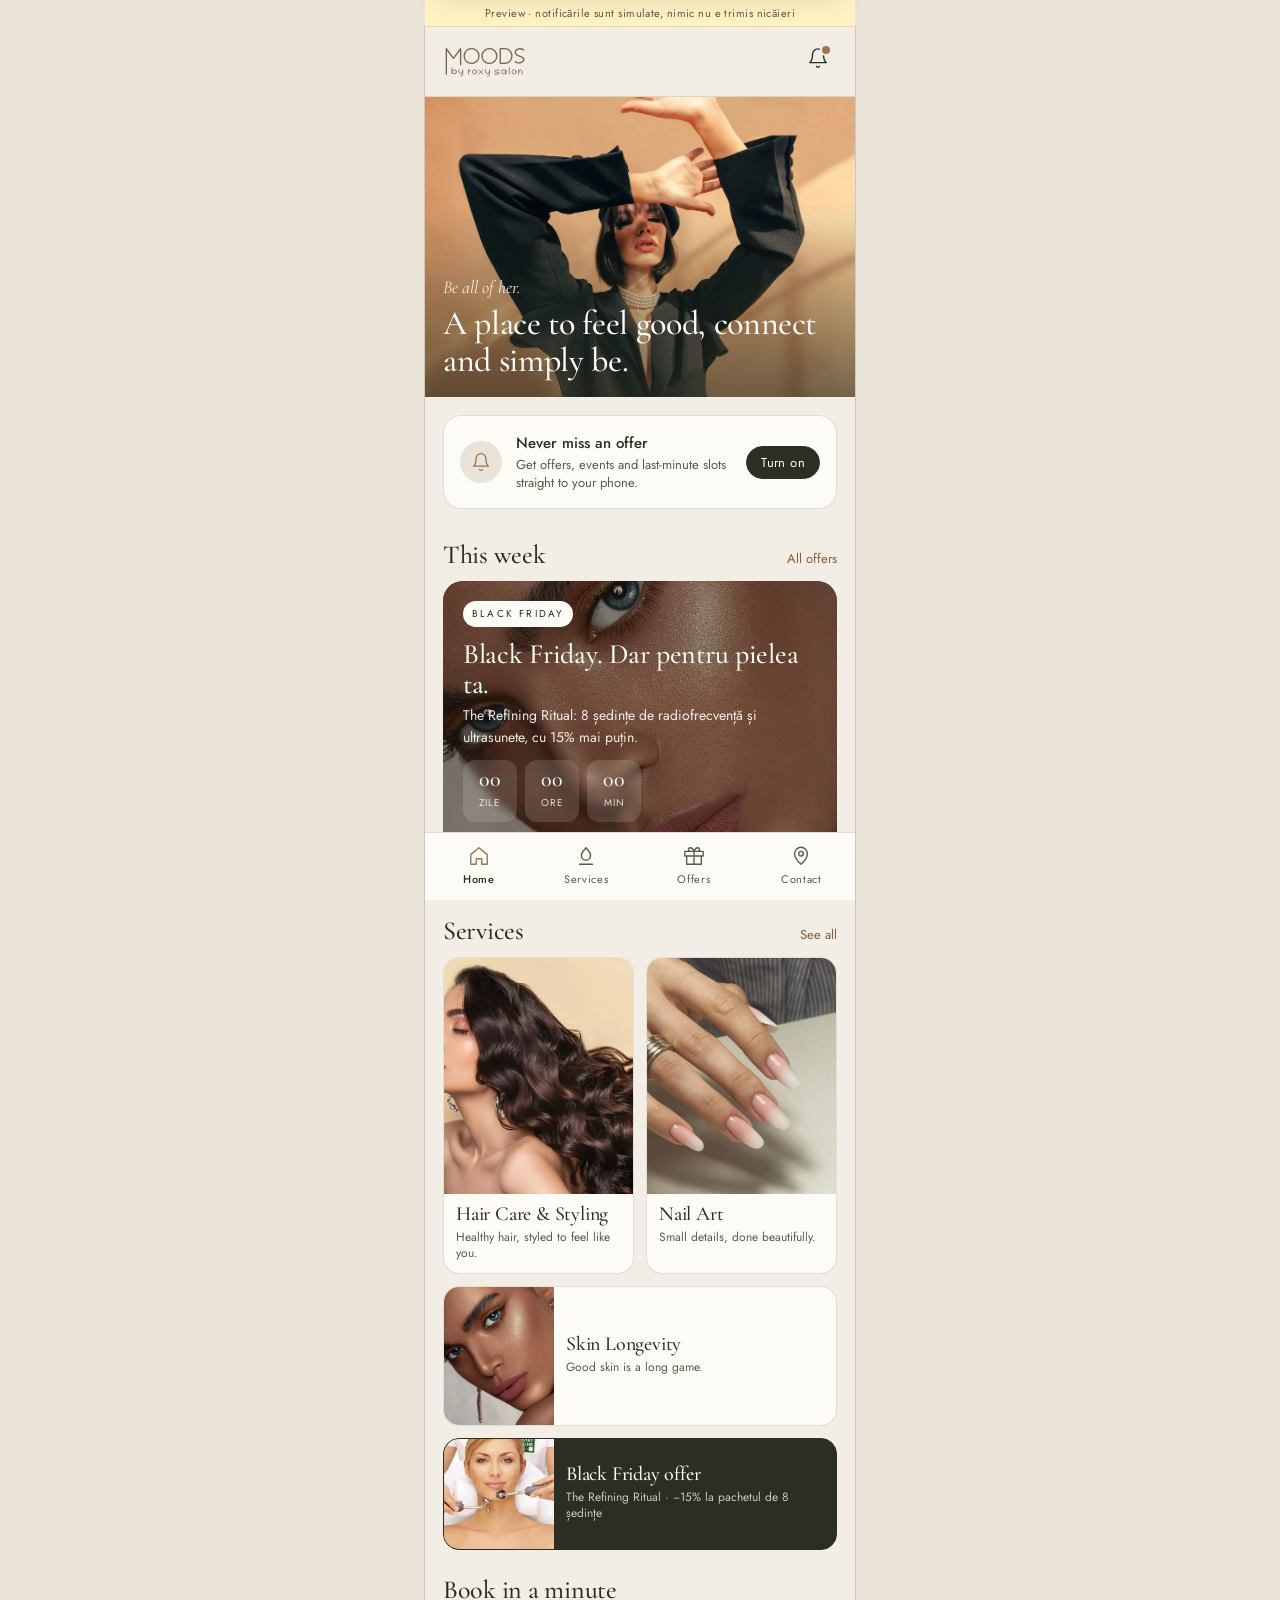
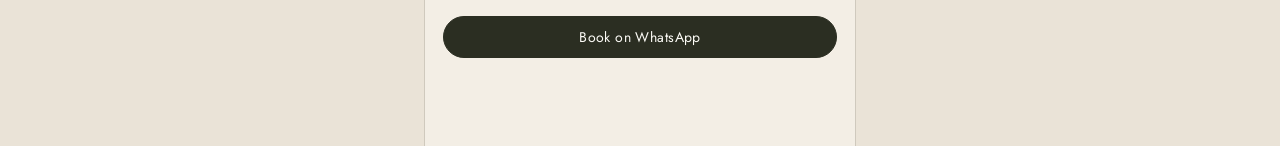
==== index.html @ 7e7604f5 "MOODS by Roxy app preview (PWA) Installable web app: home, services (Hair Care & Styling, Nail Art, " ====
<!doctype html>
<html lang="en">
<head>
<meta charset="utf-8">
<meta name="viewport" content="width=device-width, initial-scale=1, viewport-fit=cover">
<title>MOODS by Roxy — App (preview)</title>
<meta name="theme-color" content="#F3EEE5">
<link rel="manifest" href="manifest.webmanifest">
<link rel="icon" href="logo/moods-icon.svg" type="image/svg+xml">
<link rel="apple-touch-icon" href="apple-touch-icon.png">
<meta name="apple-mobile-web-app-capable" content="yes">
<meta name="apple-mobile-web-app-title" content="MOODS">
<link rel="stylesheet" href="fonts.css">
<link rel="stylesheet" href="app.css">
</head>
<body>
<div class="preview-note">Preview · notificările sunt simulate, nimic nu e trimis nicăieri</div>
<div class="app">
  <!-- Notificare demonstrativă (simulează un push) -->
  <div class="push" id="push" role="status" aria-live="polite" hidden>
    <img src="icon-192.png" alt="" width="36" height="36">
    <div><b>MOODS by Roxy</b><span id="push-text"></span></div>
    <small>now</small>
  </div>

  <header class="topbar">
    <img class="logo" src="logo/moods-logo-brown-transparent.svg" alt="MOODS by Roxy Salon" width="815" height="325">
    <button class="bell" id="bell" aria-label="Notifications">
      <svg viewBox="0 0 24 24" width="22" height="22" fill="none" stroke="currentColor" stroke-width="1.5" stroke-linecap="round" stroke-linejoin="round"><path d="M6 8a6 6 0 1 1 12 0c0 7 3 9 3 9H3s3-2 3-9"/><path d="M10.3 21a1.9 1.9 0 0 0 3.4 0"/></svg>
      <i class="dot" id="bell-dot"></i>
    </button>
  </header>

  <main id="view" tabindex="-1"></main>

  <nav class="tabbar" aria-label="Main">
    <a href="#home" data-tab="home"><svg viewBox="0 0 24 24"><path d="M3 10.5 12 3l9 7.5V21h-6v-6H9v6H3z"/></svg><span>Home</span></a>
    <a href="#services" data-tab="services"><svg viewBox="0 0 24 24"><path d="M12 3c2 3 5 4.5 5 8.5a5 5 0 0 1-10 0C7 7.5 10 6 12 3z"/><path d="M5 21h14"/></svg><span>Services</span></a>
    <a href="#offers" data-tab="offers"><svg viewBox="0 0 24 24"><path d="M20 12v9H4v-9M2 7h20v5H2zM12 21V7M12 7S10.5 3 8 3a2 2 0 0 0 0 4h4zm0 0s1.5-4 4-4a2 2 0 0 1 0 4h-4z"/></svg><span>Offers</span></a>
    <a href="#contact" data-tab="contact"><svg viewBox="0 0 24 24"><path d="M12 21s-7-6.2-7-11.5a7 7 0 0 1 14 0C19 14.8 12 21 12 21z"/><circle cx="12" cy="9.5" r="2.5"/></svg><span>Contact</span></a>
  </nav>
</div>


<script src="app.js"></script>
</body>
</html>
---- fonts.css ----
/* Fonturi găzduite local (Cormorant Garamond, Jost — SIL Open Font License), subseturi latin + latin-ext. */
/* latin-ext */
@font-face {
  font-family: 'Cormorant Garamond';
  font-style: italic;
  font-weight: 400;
  font-display: swap;
  src: url(fonts/cormorant-garamond-italic-latin-ext.woff2) format('woff2');
  unicode-range: U+0100-02BA, U+02BD-02C5, U+02C7-02CC, U+02CE-02D7, U+02DD-02FF, U+0304, U+0308, U+0329, U+1D00-1DBF, U+1E00-1E9F, U+1EF2-1EFF, U+2020, U+20A0-20AB, U+20AD-20C4, U+2113, U+2C60-2C7F, U+A720-A7FF;
}
/* latin */
@font-face {
  font-family: 'Cormorant Garamond';
  font-style: italic;
  font-weight: 400;
  font-display: swap;
  src: url(fonts/cormorant-garamond-italic-latin.woff2) format('woff2');
  unicode-range: U+0000-00FF, U+0131, U+0152-0153, U+02BB-02BC, U+02C6, U+02DA, U+02DC, U+0304, U+0308, U+0329, U+2000-206F, U+20AC, U+2122, U+2191, U+2193, U+2212, U+2215, U+FEFF, U+FFFD;
}
/* latin-ext */
@font-face {
  font-family: 'Cormorant Garamond';
  font-style: normal;
  font-weight: 400;
  font-display: swap;
  src: url(fonts/cormorant-garamond-normal-latin-ext.woff2) format('woff2');
  unicode-range: U+0100-02BA, U+02BD-02C5, U+02C7-02CC, U+02CE-02D7, U+02DD-02FF, U+0304, U+0308, U+0329, U+1D00-1DBF, U+1E00-1E9F, U+1EF2-1EFF, U+2020, U+20A0-20AB, U+20AD-20C4, U+2113, U+2C60-2C7F, U+A720-A7FF;
}
/* latin */
@font-face {
  font-family: 'Cormorant Garamond';
  font-style: normal;
  font-weight: 400;
  font-display: swap;
  src: url(fonts/cormorant-garamond-normal-latin.woff2) format('woff2');
  unicode-range: U+0000-00FF, U+0131, U+0152-0153, U+02BB-02BC, U+02C6, U+02DA, U+02DC, U+0304, U+0308, U+0329, U+2000-206F, U+20AC, U+2122, U+2191, U+2193, U+2212, U+2215, U+FEFF, U+FFFD;
}
/* latin-ext */
@font-face {
  font-family: 'Cormorant Garamond';
  font-style: normal;
  font-weight: 500;
  font-display: swap;
  src: url(fonts/cormorant-garamond-normal-latin-ext.woff2) format('woff2');
  unicode-range: U+0100-02BA, U+02BD-02C5, U+02C7-02CC, U+02CE-02D7, U+02DD-02FF, U+0304, U+0308, U+0329, U+1D00-1DBF, U+1E00-1E9F, U+1EF2-1EFF, U+2020, U+20A0-20AB, U+20AD-20C4, U+2113, U+2C60-2C7F, U+A720-A7FF;
}
/* latin */
@font-face {
  font-family: 'Cormorant Garamond';
  font-style: normal;
  font-weight: 500;
  font-display: swap;
  src: url(fonts/cormorant-garamond-normal-latin.woff2) format('woff2');
  unicode-range: U+0000-00FF, U+0131, U+0152-0153, U+02BB-02BC, U+02C6, U+02DA, U+02DC, U+0304, U+0308, U+0329, U+2000-206F, U+20AC, U+2122, U+2191, U+2193, U+2212, U+2215, U+FEFF, U+FFFD;
}
/* latin-ext */
@font-face {
  font-family: 'Cormorant Garamond';
  font-style: normal;
  font-weight: 600;
  font-display: swap;
  src: url(fonts/cormorant-garamond-normal-latin-ext.woff2) format('woff2');
  unicode-range: U+0100-02BA, U+02BD-02C5, U+02C7-02CC, U+02CE-02D7, U+02DD-02FF, U+0304, U+0308, U+0329, U+1D00-1DBF, U+1E00-1E9F, U+1EF2-1EFF, U+2020, U+20A0-20AB, U+20AD-20C4, U+2113, U+2C60-2C7F, U+A720-A7FF;
}
/* latin */
@font-face {
  font-family: 'Cormorant Garamond';
  font-style: normal;
  font-weight: 600;
  font-display: swap;
  src: url(fonts/cormorant-garamond-normal-latin.woff2) format('woff2');
  unicode-range: U+0000-00FF, U+0131, U+0152-0153, U+02BB-02BC, U+02C6, U+02DA, U+02DC, U+0304, U+0308, U+0329, U+2000-206F, U+20AC, U+2122, U+2191, U+2193, U+2212, U+2215, U+FEFF, U+FFFD;
}
/* latin-ext */
@font-face {
  font-family: 'Jost';
  font-style: normal;
  font-weight: 300;
  font-display: swap;
  src: url(fonts/jost-normal-latin-ext.woff2) format('woff2');
  unicode-range: U+0100-02BA, U+02BD-02C5, U+02C7-02CC, U+02CE-02D7, U+02DD-02FF, U+0304, U+0308, U+0329, U+1D00-1DBF, U+1E00-1E9F, U+1EF2-1EFF, U+2020, U+20A0-20AB, U+20AD-20C4, U+2113, U+2C60-2C7F, U+A720-A7FF;
}
/* latin */
@font-face {
  font-family: 'Jost';
  font-style: normal;
  font-weight: 300;
  font-display: swap;
  src: url(fonts/jost-normal-latin.woff2) format('woff2');
  unicode-range: U+0000-00FF, U+0131, U+0152-0153, U+02BB-02BC, U+02C6, U+02DA, U+02DC, U+0304, U+0308, U+0329, U+2000-206F, U+20AC, U+2122, U+2191, U+2193, U+2212, U+2215, U+FEFF, U+FFFD;
}
/* latin-ext */
@font-face {
  font-family: 'Jost';
  font-style: normal;
  font-weight: 400;
  font-display: swap;
  src: url(fonts/jost-normal-latin-ext.woff2) format('woff2');
  unicode-range: U+0100-02BA, U+02BD-02C5, U+02C7-02CC, U+02CE-02D7, U+02DD-02FF, U+0304, U+0308, U+0329, U+1D00-1DBF, U+1E00-1E9F, U+1EF2-1EFF, U+2020, U+20A0-20AB, U+20AD-20C4, U+2113, U+2C60-2C7F, U+A720-A7FF;
}
/* latin */
@font-face {
  font-family: 'Jost';
  font-style: normal;
  font-weight: 400;
  font-display: swap;
  src: url(fonts/jost-normal-latin.woff2) format('woff2');
  unicode-range: U+0000-00FF, U+0131, U+0152-0153, U+02BB-02BC, U+02C6, U+02DA, U+02DC, U+0304, U+0308, U+0329, U+2000-206F, U+20AC, U+2122, U+2191, U+2193, U+2212, U+2215, U+FEFF, U+FFFD;
}
/* latin-ext */
@font-face {
  font-family: 'Jost';
  font-style: normal;
  font-weight: 500;
  font-display: swap;
  src: url(fonts/jost-normal-latin-ext.woff2) format('woff2');
  unicode-range: U+0100-02BA, U+02BD-02C5, U+02C7-02CC, U+02CE-02D7, U+02DD-02FF, U+0304, U+0308, U+0329, U+1D00-1DBF, U+1E00-1E9F, U+1EF2-1EFF, U+2020, U+20A0-20AB, U+20AD-20C4, U+2113, U+2C60-2C7F, U+A720-A7FF;
}
/* latin */
@font-face {
  font-family: 'Jost';
  font-style: normal;
  font-weight: 500;
  font-display: swap;
  src: url(fonts/jost-normal-latin.woff2) format('woff2');
  unicode-range: U+0000-00FF, U+0131, U+0152-0153, U+02BB-02BC, U+02C6, U+02DA, U+02DC, U+0304, U+0308, U+0329, U+2000-206F, U+20AC, U+2122, U+2191, U+2193, U+2212, U+2215, U+FEFF, U+FFFD;
}
---- app.css ----
/* MOODS by Roxy — app preview. Tokens luate din site/assets/style.css */
:root {
  --cream: #F3EEE5; --cream-2: #EAE3D7; --paper: #FCFBF6;
  --ink: #2B2E22; --ink-soft: #5A5A4E;
  --sand: #D8BC98; --taupe: #B49E86; --clay: #9C7653; --clay-text: #805E3E;
  --moss: #59614A; --line: rgba(43, 46, 34, .14);
  --serif: "Cormorant Garamond", Georgia, serif;
  --sans: "Jost", system-ui, sans-serif;
  --tabbar: 68px;
}
*, *::before, *::after { box-sizing: border-box; }
html, body { margin: 0; }
body {
  background: var(--cream-2); color: var(--ink);
  font: 400 15px/1.55 var(--sans); -webkit-font-smoothing: antialiased;
}
img { display: block; max-width: 100%; }
a { color: inherit; text-decoration: none; }
button { font: inherit; color: inherit; }
h1, h2, h3 { font-family: var(--serif); font-weight: 500; line-height: 1.08; margin: 0; letter-spacing: -.01em; }
p { margin: 0 0 .8em; }

/* Cadrul aplicației: telefon pe mobil, coloană centrată pe desktop */
.app {
  position: relative; max-width: 430px; min-height: 100svh; margin: 0 auto;
  background: var(--cream); padding-bottom: calc(var(--tabbar) + env(safe-area-inset-bottom));
  box-shadow: 0 0 0 1px var(--line);
}
.preview-note {
  max-width: 430px; margin: 0 auto; text-align: center;
  font-size: 11px; letter-spacing: .04em; color: var(--ink-soft);
  background: #fff3c4; padding: 5px 10px;
}

/* Bara de sus */
.topbar {
  position: sticky; top: 0; z-index: 10;
  display: flex; align-items: center; justify-content: space-between;
  padding: calc(12px + env(safe-area-inset-top)) 18px 12px;
  background: rgba(243, 238, 229, .94); backdrop-filter: blur(8px);
  border-bottom: 1px solid var(--line);
}
.topbar .logo { height: 34px; width: auto; }
.bell { position: relative; background: none; border: 0; padding: 8px; cursor: pointer; border-radius: 50%; }
.bell:hover { background: var(--cream-2); }
.bell .dot { position: absolute; top: 7px; right: 7px; width: 8px; height: 8px; border-radius: 50%; background: var(--clay); box-shadow: 0 0 0 2px var(--cream); }
.bell .dot[hidden] { display: none; }

/* Bara de jos */
.tabbar {
  position: fixed; bottom: 0; left: 50%; transform: translateX(-50%);
  width: 100%; max-width: 430px; z-index: 10;
  display: grid; grid-template-columns: repeat(4, 1fr);
  height: calc(var(--tabbar) + env(safe-area-inset-bottom)); padding-bottom: env(safe-area-inset-bottom);
  background: var(--paper); border-top: 1px solid var(--line);
}
.tabbar a { display: flex; flex-direction: column; align-items: center; justify-content: center; gap: 4px; font-size: 11px; letter-spacing: .06em; color: var(--ink-soft); }
.tabbar svg { width: 22px; height: 22px; fill: none; stroke: currentColor; stroke-width: 1.5; stroke-linecap: round; stroke-linejoin: round; }
.tabbar a.on { color: var(--ink); }
.tabbar a.on span { font-weight: 500; }
.tabbar a.on svg { stroke: var(--clay); }

/* Conținut */
#view { outline: none; }
.pad { padding: 20px 18px; }
.eyebrow { font: 500 11px/1 var(--sans); letter-spacing: .26em; text-transform: uppercase; color: var(--clay-text); display: block; margin-bottom: 10px; }
.section-h { display: flex; align-items: baseline; justify-content: space-between; margin: 26px 0 12px; }
.section-h h2 { font-size: 26px; }
.section-h a { font-size: 13px; color: var(--clay-text); }
.muted { color: var(--ink-soft); }

/* Hero acasă */
.hero { position: relative; height: 300px; overflow: hidden; color: var(--paper); }
.hero img { width: 100%; height: 100%; object-fit: cover; object-position: center 25%; }
.hero::after { content: ""; position: absolute; inset: 0; background: linear-gradient(180deg, rgba(43,46,34,0) 35%, rgba(43,46,34,.65)); }
.hero .txt { position: absolute; left: 18px; right: 18px; bottom: 18px; z-index: 1; }
.hero .txt span { font: italic 400 18px/1 var(--serif); opacity: .9; }
.hero h1 { font-size: 34px; margin-top: 6px; }

/* Card notificări */
.notify-card {
  display: flex; gap: 14px; align-items: center; margin: 18px 18px 0;
  padding: 16px; border-radius: 18px; background: var(--paper); border: 1px solid var(--line);
}
.notify-card .ic { flex: none; width: 42px; height: 42px; border-radius: 50%; display: grid; place-items: center; background: var(--cream-2); color: var(--clay); }
.notify-card b { display: block; font-weight: 500; }
.notify-card small { color: var(--ink-soft); font-size: 13px; line-height: 1.4; display: block; }
.notify-card.on .ic { background: var(--moss); color: var(--paper); }

.btn {
  display: inline-flex; align-items: center; justify-content: center; gap: 8px;
  font: 400 14px/1 var(--sans); letter-spacing: .03em;
  padding: 13px 20px; border-radius: 999px; border: 1px solid var(--ink);
  background: transparent; cursor: pointer;
}
.btn-dark { background: var(--ink); color: var(--paper); }
.btn-clay { background: var(--clay); border-color: var(--clay); color: var(--paper); }
.btn-light { background: var(--paper); border-color: var(--paper); color: var(--ink); }
.btn-sm { padding: 9px 14px; font-size: 13px; }
.btn-block { width: 100%; }

/* Card ofertă Black Friday */
.offer {
  position: relative; display: block; border-radius: 20px; overflow: hidden; color: var(--paper);
  background: #2a2118;
}
.offer img { position: absolute; inset: 0; width: 100%; height: 100%; object-fit: cover; opacity: .55; }
.offer .in { position: relative; padding: 20px; }
.offer .tag { display: inline-block; font-size: 10px; letter-spacing: .22em; text-transform: uppercase; background: var(--paper); color: var(--ink); padding: 5px 9px; border-radius: 999px; }
.offer h3 { font-size: 28px; margin: 12px 0 6px; }
.offer p { font-size: 14px; opacity: .92; }
.countdown { display: flex; gap: 8px; margin: 12px 0 16px; }
.countdown div { min-width: 54px; text-align: center; padding: 8px 4px; border-radius: 12px; background: rgba(252,251,246,.14); backdrop-filter: blur(4px); }
.countdown b { display: block; font: 500 22px/1 var(--serif); }
.countdown small { font-size: 10px; letter-spacing: .1em; text-transform: uppercase; opacity: .8; }

/* Carduri servicii */
.svc-grid { display: grid; grid-template-columns: 1fr 1fr; gap: 12px; }
.svc { display: block; border-radius: 16px; overflow: hidden; background: var(--paper); border: 1px solid var(--line); }
.svc .ph { aspect-ratio: 4/5; overflow: hidden; background: var(--cream-2); }
.svc .ph img { width: 100%; height: 100%; object-fit: cover; }
.svc .t { padding: 10px 12px 12px; }
.svc h3 { font-size: 20px; }
.svc small { color: var(--ink-soft); font-size: 12px; line-height: 1.35; display: block; margin-top: 3px; }
.svc.wide { grid-column: 1 / -1; display: grid; grid-template-columns: 110px 1fr; align-items: center; }
.svc.wide .ph { aspect-ratio: auto; height: 100%; min-height: 110px; }
.svc.dark { background: var(--ink); color: var(--paper); border-color: var(--ink); }
.svc.dark small { color: rgba(252,251,246,.75); }

/* Ecran serviciu */
.back { display: inline-flex; align-items: center; gap: 6px; font-size: 13px; color: var(--ink-soft); padding: 14px 18px 0; background: none; border: 0; cursor: pointer; }
.detail-hero { margin: 12px 18px 0; border-radius: 20px; overflow: hidden; aspect-ratio: 4/3; }
.detail-hero img { width: 100%; height: 100%; object-fit: cover; }
.detail-head { padding: 18px 18px 4px; }
.detail-head h1 { font-size: 34px; }
.detail-head .lead { font: italic 400 20px/1.25 var(--serif); color: var(--clay-text); margin: 6px 0 10px; }
.menu-list { list-style: none; margin: 0; padding: 0 18px; }
.menu-list li { padding: 16px 0; border-bottom: 1px solid var(--line); display: grid; grid-template-columns: 1fr auto; gap: 4px 12px; align-items: start; }
.menu-list b { font-weight: 500; font-size: 16px; }
.menu-list p { grid-column: 1; margin: 0; font-size: 13px; color: var(--ink-soft); line-height: 1.45; }
.menu-list .price { font-size: 13px; color: var(--clay-text); white-space: nowrap; }
.menu-list .btn { grid-column: 2; grid-row: 2; align-self: end; }
.tbd { background: #fff3c4; color: #6b5200; padding: 0 4px; border-radius: 4px; }

/* Ecran Black Friday */
.pkg { border-radius: 16px; padding: 16px; background: var(--paper); border: 1px solid var(--line); margin-bottom: 10px; }
.pkg.best { border: 1.5px solid var(--clay); }
.pkg .row { display: flex; justify-content: space-between; align-items: baseline; gap: 10px; }
.pkg h3 { font-size: 22px; }
.pkg .badge { font-size: 10px; letter-spacing: .16em; text-transform: uppercase; color: var(--clay-text); }
.pkg s { color: var(--ink-soft); font-size: 13px; }
.pkg .now { font: 500 28px/1 var(--serif); }
.pkg small { color: var(--ink-soft); font-size: 12px; }
.steps { counter-reset: s; list-style: none; padding: 0; margin: 0; }
.steps li { position: relative; padding: 0 0 14px 44px; }
.steps li::before { counter-increment: s; content: "0" counter(s); position: absolute; left: 0; top: 0; font: 500 22px/1 var(--serif); color: var(--clay); }
.steps b { display: block; font-weight: 500; }
.note { font-size: 12px; color: var(--ink-soft); }

/* Listă oferte & evenimente */
.feed { display: grid; gap: 12px; }
.feed-item { display: grid; grid-template-columns: 64px 1fr; gap: 12px; align-items: center; padding: 12px; border-radius: 16px; background: var(--paper); border: 1px solid var(--line); }
.feed-item .ph { width: 64px; height: 64px; border-radius: 12px; overflow: hidden; background: var(--cream-2); display: grid; place-items: center; color: var(--clay); font: italic 400 22px/1 var(--serif); }
.feed-item .ph img { width: 100%; height: 100%; object-fit: cover; }
.feed-item b { display: block; font-weight: 500; }
.feed-item small { color: var(--ink-soft); font-size: 12px; display: block; }
.feed-item .when { font-size: 11px; letter-spacing: .12em; text-transform: uppercase; color: var(--clay-text); }
.feed-item.soon { opacity: .7; border-style: dashed; }

/* Contact */
.contact-list { list-style: none; margin: 0; padding: 0; border-radius: 16px; background: var(--paper); border: 1px solid var(--line); overflow: hidden; }
.contact-list li + li { border-top: 1px solid var(--line); }
.contact-list a, .contact-list div { display: flex; justify-content: space-between; gap: 12px; padding: 15px 16px; }
.contact-list span { color: var(--ink-soft); font-size: 13px; }
.hours { display: grid; grid-template-columns: 1fr auto; gap: 6px; font-size: 14px; }
.install { margin-top: 18px; padding: 16px; border-radius: 16px; background: var(--cream-2); font-size: 13px; }
.install b { display: block; font-weight: 500; font-size: 14px; margin-bottom: 4px; }

/* Notificare simulată */
.push {
  position: fixed; top: 10px; left: 50%; transform: translate(-50%, -140%);
  width: calc(100% - 20px); max-width: 410px; z-index: 50;
  display: grid; grid-template-columns: 36px 1fr auto; gap: 10px; align-items: center;
  padding: 12px 14px; border-radius: 18px;
  background: rgba(252, 251, 246, .97); box-shadow: 0 10px 30px rgba(43,46,34,.18);
  transition: transform .45s cubic-bezier(.2,.9,.3,1.2);
}
.push.show { transform: translate(-50%, 0); }
.push img { border-radius: 9px; }
.push b { display: block; font-weight: 500; font-size: 13px; }
.push span { display: block; font-size: 13px; line-height: 1.35; }
.push small { align-self: start; font-size: 11px; color: var(--ink-soft); }

@media (prefers-reduced-motion: reduce) { .push { transition: none; } }
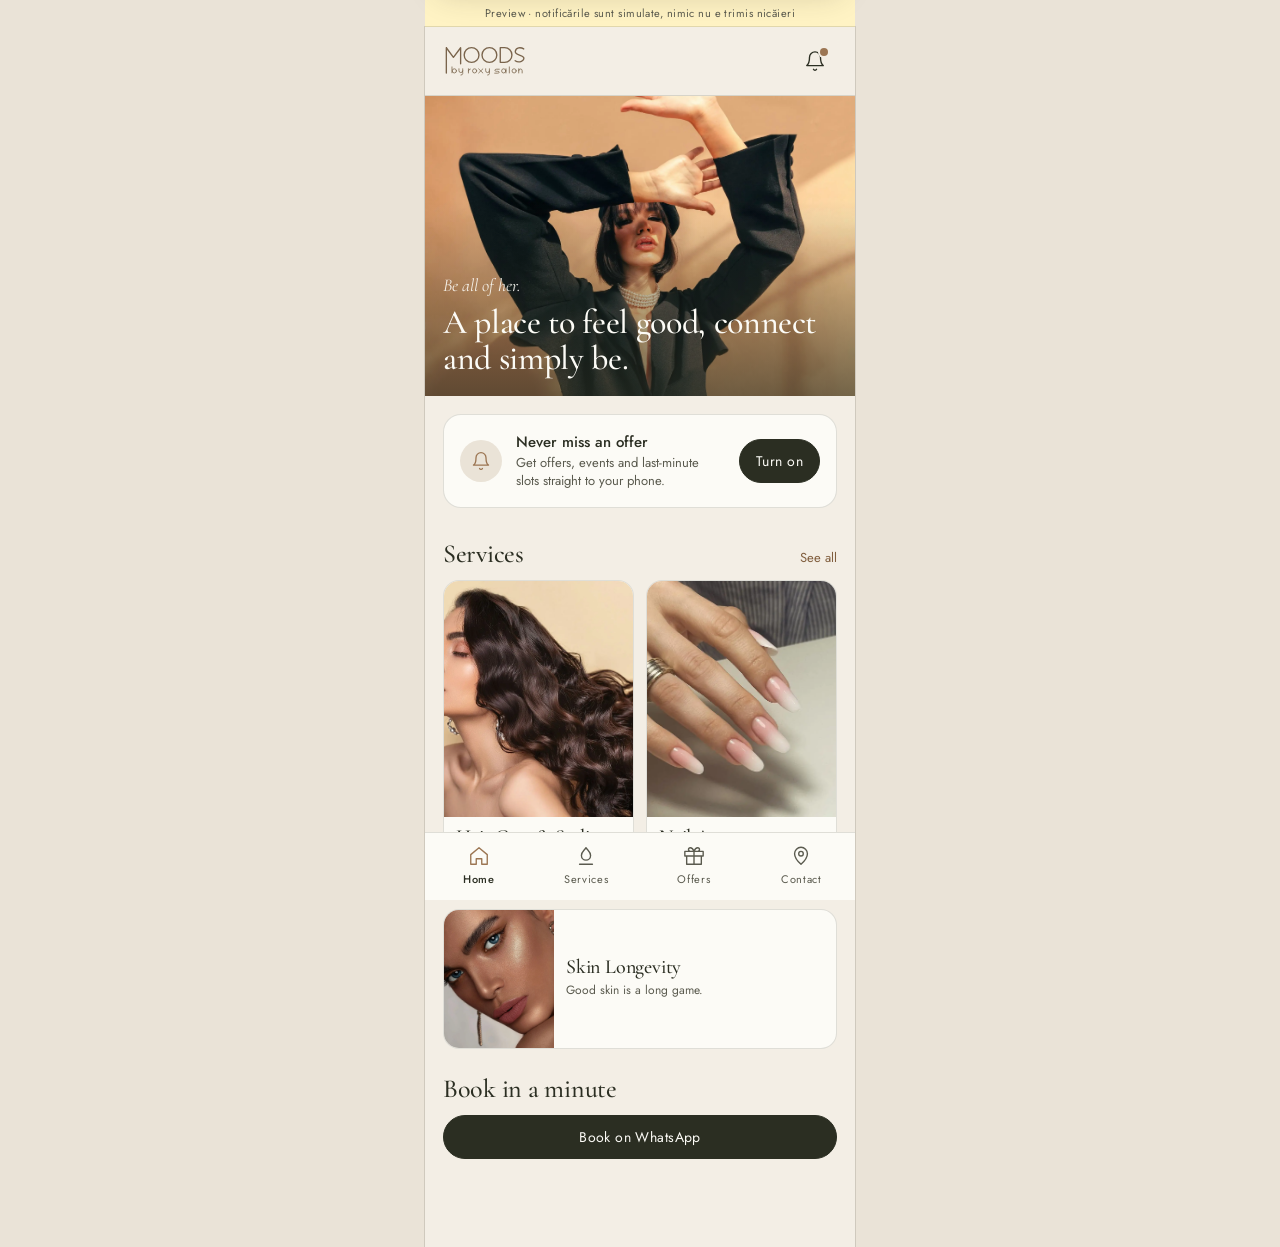
==== commit 934b65b6: "Stage 1 plan: data file, offline, CSP, checks, docs - All texts moved to data.js (text only), render" ====
--- a/index.html
+++ b/index.html
@@ -2,12 +2,15 @@
 <html lang="en">
 <head>
 <meta charset="utf-8">
+<meta http-equiv="Content-Security-Policy" content="default-src 'self'; script-src 'self'; style-src 'self'; img-src 'self' data:; font-src 'self'; connect-src 'self'; manifest-src 'self'; worker-src 'self'; object-src 'none'; base-uri 'self'; form-action 'none'">
 <meta name="viewport" content="width=device-width, initial-scale=1, viewport-fit=cover">
 <title>MOODS by Roxy — App (preview)</title>
+<meta name="description" content="MOODS by Roxy Salon: hair care & styling, nail art and skin longevity. Offers, events and booking on WhatsApp.">
 <meta name="theme-color" content="#F3EEE5">
 <link rel="manifest" href="manifest.webmanifest">
 <link rel="icon" href="logo/moods-icon.svg" type="image/svg+xml">
 <link rel="apple-touch-icon" href="apple-touch-icon.png">
+<meta name="mobile-web-app-capable" content="yes">
 <meta name="apple-mobile-web-app-capable" content="yes">
 <meta name="apple-mobile-web-app-title" content="MOODS">
 <link rel="stylesheet" href="fonts.css">
@@ -42,6 +45,7 @@
 </div>
 
 
+<script src="data.js"></script>
 <script src="app.js"></script>
 </body>
 </html>
--- a/app.css
+++ b/app.css
@@ -37,13 +37,13 @@
   position: sticky; top: 0; z-index: 10;
   display: flex; align-items: center; justify-content: space-between;
   padding: calc(12px + env(safe-area-inset-top)) 18px 12px;
-  background: rgba(243, 238, 229, .94); backdrop-filter: blur(8px);
+  background: rgba(243, 238, 229, .94); -webkit-backdrop-filter: blur(8px); backdrop-filter: blur(8px);
   border-bottom: 1px solid var(--line);
 }
 .topbar .logo { height: 34px; width: auto; }
-.bell { position: relative; background: none; border: 0; padding: 8px; cursor: pointer; border-radius: 50%; }
+.bell { position: relative; display: grid; place-items: center; width: 44px; height: 44px; background: none; border: 0; padding: 0; cursor: pointer; border-radius: 50%; }
 .bell:hover { background: var(--cream-2); }
-.bell .dot { position: absolute; top: 7px; right: 7px; width: 8px; height: 8px; border-radius: 50%; background: var(--clay); box-shadow: 0 0 0 2px var(--cream); }
+.bell .dot { position: absolute; top: 9px; right: 9px; width: 8px; height: 8px; border-radius: 50%; background: var(--clay); box-shadow: 0 0 0 2px var(--cream); }
 .bell .dot[hidden] { display: none; }
 
 /* Bara de jos */
@@ -90,13 +90,13 @@
 .btn {
   display: inline-flex; align-items: center; justify-content: center; gap: 8px;
   font: 400 14px/1 var(--sans); letter-spacing: .03em;
-  padding: 13px 20px; border-radius: 999px; border: 1px solid var(--ink);
+  min-height: 44px; padding: 13px 20px; border-radius: 999px; border: 1px solid var(--ink); text-align: center;
   background: transparent; cursor: pointer;
 }
 .btn-dark { background: var(--ink); color: var(--paper); }
 .btn-clay { background: var(--clay); border-color: var(--clay); color: var(--paper); }
 .btn-light { background: var(--paper); border-color: var(--paper); color: var(--ink); }
-.btn-sm { padding: 9px 14px; font-size: 13px; }
+.btn-sm { min-height: 44px; padding: 10px 16px; font-size: 14px; }
 .btn-block { width: 100%; }
 
 /* Card ofertă Black Friday */
@@ -104,13 +104,13 @@
   position: relative; display: block; border-radius: 20px; overflow: hidden; color: var(--paper);
   background: #2a2118;
 }
-.offer img { position: absolute; inset: 0; width: 100%; height: 100%; object-fit: cover; opacity: .55; }
+.offer img.bg { position: absolute; inset: 0; width: 100%; height: 100%; object-fit: cover; opacity: .55; }
 .offer .in { position: relative; padding: 20px; }
 .offer .tag { display: inline-block; font-size: 10px; letter-spacing: .22em; text-transform: uppercase; background: var(--paper); color: var(--ink); padding: 5px 9px; border-radius: 999px; }
 .offer h3 { font-size: 28px; margin: 12px 0 6px; }
 .offer p { font-size: 14px; opacity: .92; }
 .countdown { display: flex; gap: 8px; margin: 12px 0 16px; }
-.countdown div { min-width: 54px; text-align: center; padding: 8px 4px; border-radius: 12px; background: rgba(252,251,246,.14); backdrop-filter: blur(4px); }
+.countdown div { min-width: 54px; text-align: center; padding: 8px 4px; border-radius: 12px; background: rgba(252,251,246,.18); }
 .countdown b { display: block; font: 500 22px/1 var(--serif); }
 .countdown small { font-size: 10px; letter-spacing: .1em; text-transform: uppercase; opacity: .8; }
 
@@ -128,7 +128,7 @@
 .svc.dark small { color: rgba(252,251,246,.75); }
 
 /* Ecran serviciu */
-.back { display: inline-flex; align-items: center; gap: 6px; font-size: 13px; color: var(--ink-soft); padding: 14px 18px 0; background: none; border: 0; cursor: pointer; }
+.back { display: inline-flex; align-items: center; gap: 6px; min-height: 44px; font-size: 14px; color: var(--ink-soft); padding: 8px 18px 0; background: none; border: 0; cursor: pointer; }
 .detail-hero { margin: 12px 18px 0; border-radius: 20px; overflow: hidden; aspect-ratio: 4/3; }
 .detail-hero img { width: 100%; height: 100%; object-fit: cover; }
 .detail-head { padding: 18px 18px 4px; }
@@ -192,3 +192,31 @@
 .push small { align-self: start; font-size: 11px; color: var(--ink-soft); }
 
 @media (prefers-reduced-motion: reduce) { .push { transition: none; } }
+
+/* Utilitare (în loc de stiluri scrise în cod — necesar pentru CSP) */
+.grow { flex: 1; min-width: 0; }
+.block { display: block; }
+.right { text-align: right; }
+.page-title { font-size: 34px; }
+.mx { margin-left: 18px; margin-right: 18px; }
+.mt-6 { margin-top: 6px; } .mt-8 { margin-top: 8px; } .mt-12 { margin-top: 12px; }
+.mt-16 { margin-top: 16px; } .mt-18 { margin-top: 18px; }
+.pt-0 { padding-top: 6px; } .pt-12 { padding-top: 12px; } .pb-0 { padding-bottom: 0; }
+.notify-card.mt-16, .notify-card.mt-18 { margin-left: 0; margin-right: 0; }
+.ico { fill: none; stroke: currentColor; stroke-width: 1.6; stroke-linecap: round; stroke-linejoin: round; }
+.empty { padding: 22px 16px; border-radius: 16px; border: 1px dashed var(--line); text-align: center; color: var(--ink-soft); }
+
+/* Banner de instalare */
+.install-banner {
+  display: flex; align-items: center; gap: 12px; margin: 14px 18px 0;
+  padding: 10px 6px 10px 12px; border-radius: 16px; background: var(--cream-2);
+}
+.install-banner img { border-radius: 10px; flex: none; }
+.install-banner b { display: block; font-weight: 500; font-size: 14px; }
+.install-banner small { display: block; font-size: 12px; color: var(--ink-soft); line-height: 1.35; }
+.install-banner .x { flex: none; width: 44px; height: 44px; border: 0; background: none; font-size: 22px; line-height: 1; color: var(--ink-soft); cursor: pointer; border-radius: 50%; }
+
+/* Pagina offline */
+.offline-page { display: flex; flex-direction: column; align-items: center; justify-content: center; gap: 14px; padding: 40px 28px; text-align: center; }
+.offline-page .logo { width: 180px; height: auto; margin-bottom: 10px; }
+.offline-page h1 { font-size: 34px; }
